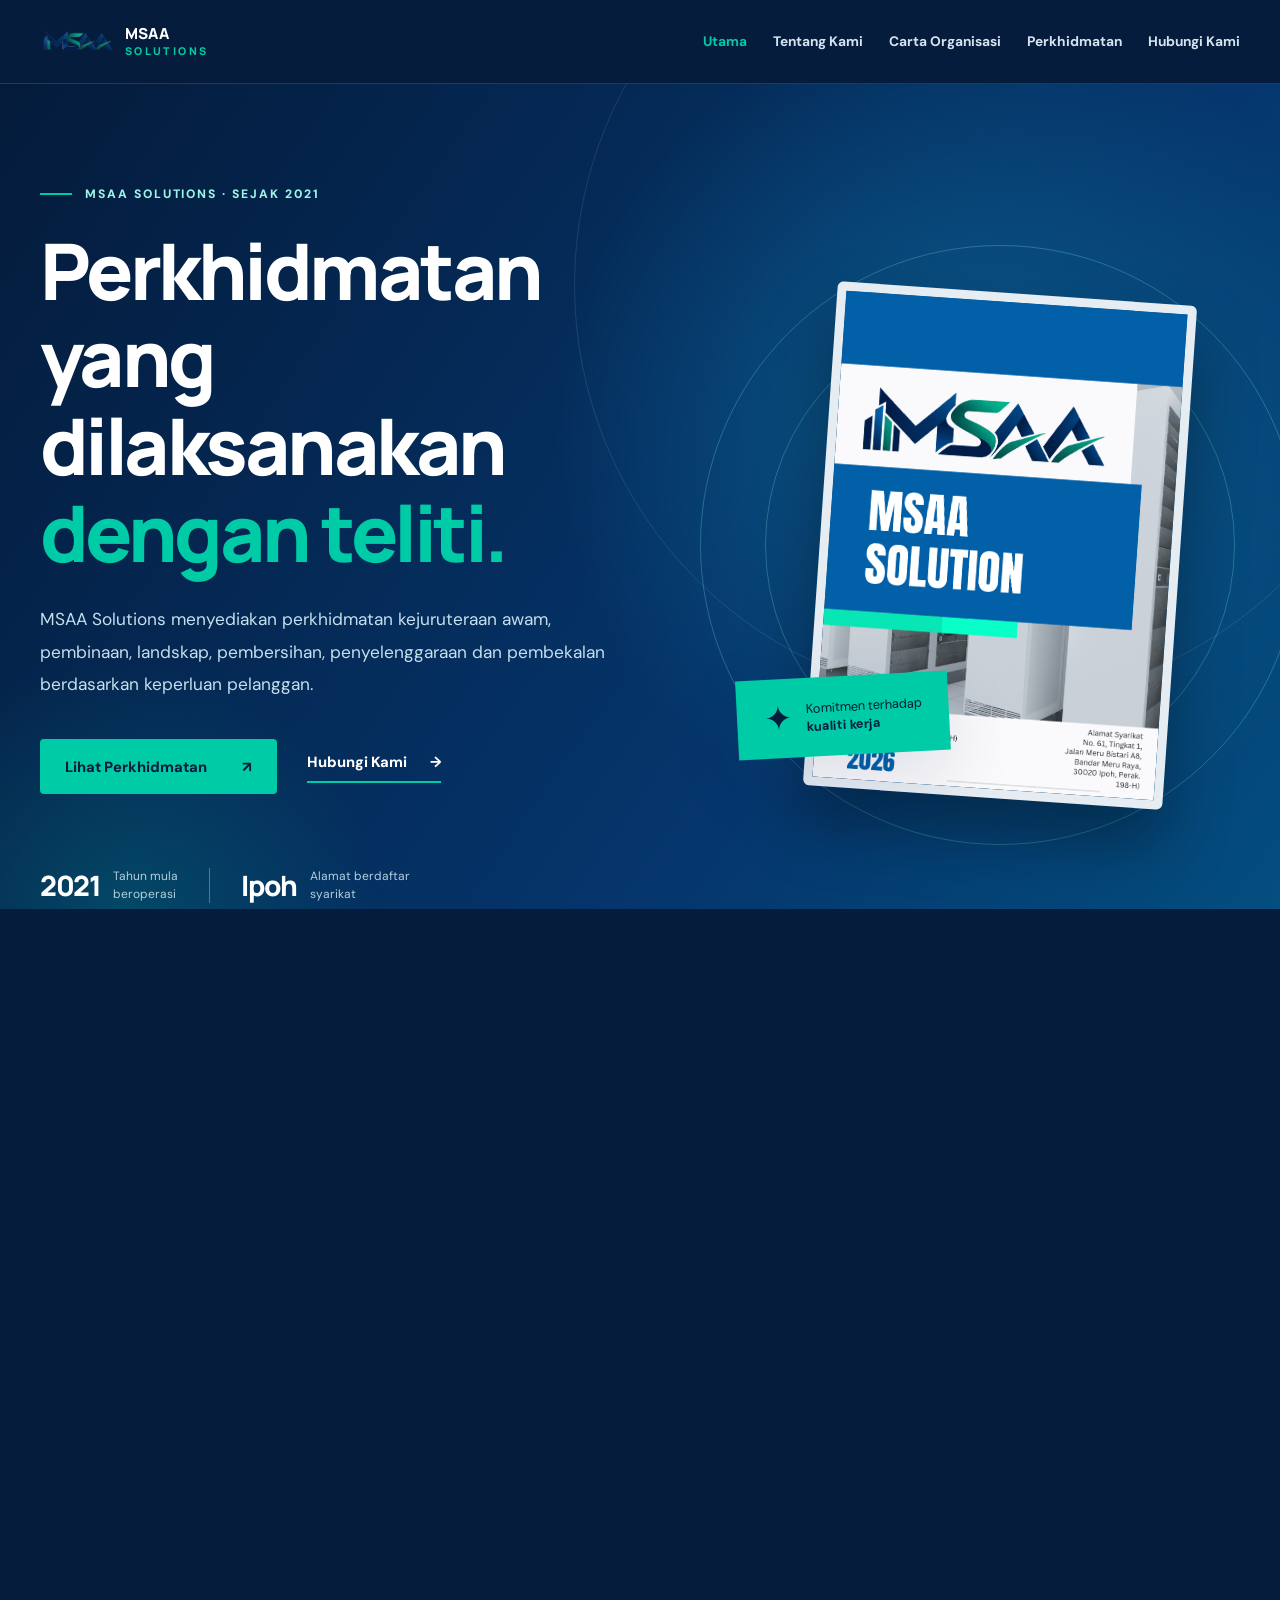
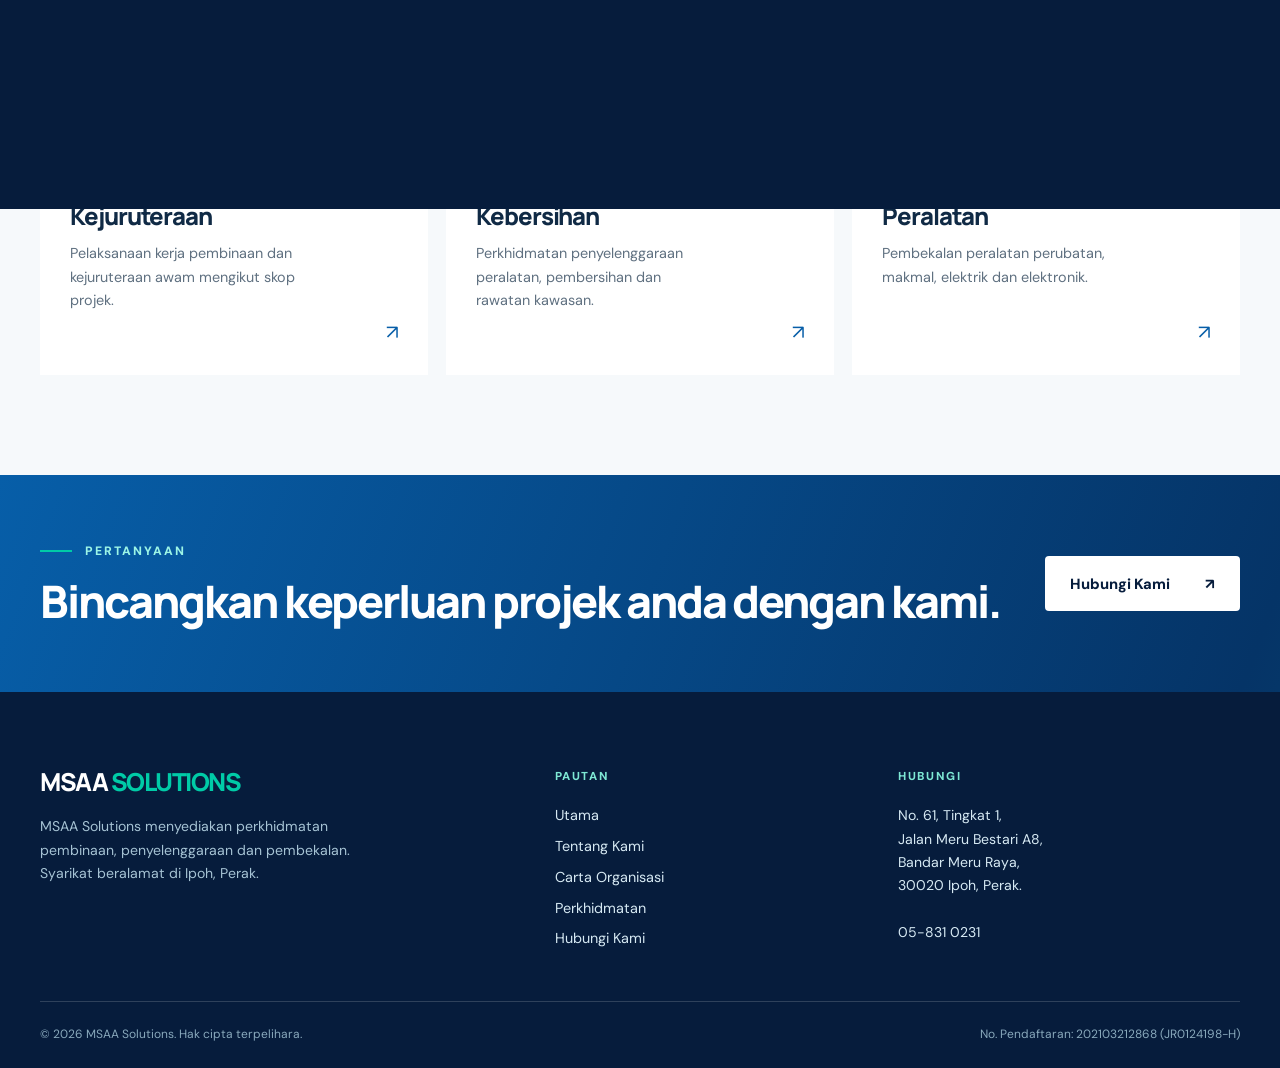
==== index.html @ 8654f293 "Publish MSAA Solutions corporate website" ====
<!doctype html>
<html lang="ms">
  <head>
    <meta charset="utf-8" />
    <meta name="viewport" content="width=device-width, initial-scale=1" />
    <meta
      name="description"
      content="MSAA Solutions menyediakan perkhidmatan pembinaan, kejuruteraan awam, landskap, penyelenggaraan dan pembekalan di Malaysia."
    />
    <title>MSAA Solutions | Perkhidmatan Pembinaan dan Pembekalan</title>
    <link rel="icon" type="image/svg+xml" href="assets/favicon.svg" />
    <link rel="stylesheet" href="assets/style.css?v=11" />
    <script defer src="assets/main.js?v=11"></script>
  </head>
  <body data-page="home">
    <div id="site-header"></div>
    <main id="main-content">
      <!-- Bahagian hero memperkenalkan perniagaan dengan ringkas. -->
      <section class="hero section-pad">
        <div class="hero-glow"></div>
        <div class="container hero-grid">
          <div class="hero-copy reveal">
            <p class="eyebrow light"><span class="eyebrow-line"></span> MSAA SOLUTIONS · SEJAK 2021</p>
            <h1>Perkhidmatan yang dilaksanakan <em>dengan teliti.</em></h1>
            <p class="hero-lead">
              MSAA Solutions menyediakan perkhidmatan kejuruteraan awam, pembinaan, landskap, pembersihan,
              penyelenggaraan dan pembekalan berdasarkan keperluan pelanggan.
            </p>
            <div class="hero-actions">
              <a class="button button-primary" href="perkhidmatan.html"
                >Lihat Perkhidmatan <span aria-hidden="true">↗</span></a
              >
              <a class="text-link light-link" href="hubungi.html">Hubungi Kami <span aria-hidden="true">→</span></a>
            </div>
            <div class="hero-proof">
              <span class="proof-number">2021</span><span>Tahun mula<br />beroperasi</span
              ><span class="proof-divider"></span><span class="proof-number">Ipoh</span
              ><span>Alamat berdaftar<br />syarikat</span>
            </div>
          </div>
          <div class="hero-art reveal" aria-label="Visual daripada profil syarikat MSAA Solutions">
            <div class="art-ring art-ring-one"></div>
            <div class="art-ring art-ring-two"></div>
            <div class="hero-image-wrap">
              <img src="assets/profil-msaa.png" alt="Muka hadapan profil rasmi MSAA Solutions" fetchpriority="high" />
            </div>
            <div class="hero-float">
              <span class="float-icon">✦</span><span>Komitmen terhadap<br /><strong>kualiti kerja</strong></span>
            </div>
          </div>
        </div>
        <div class="hero-bottom container"><span>KEJURUTERAAN · PEMBINAAN · PEMBEKALAN</span><span>01 / 04</span></div>
      </section>

      <!-- Pengenalan ringkas syarikat dan pautan ke carta organisasi. -->
      <section class="intro section-pad">
        <div class="container intro-grid">
          <div class="reveal">
            <p class="eyebrow"><span class="eyebrow-line"></span> MENGENAI KAMI</p>
            <h2>Profil <em>MSAA Solutions.</em></h2>
          </div>
          <div class="intro-body reveal">
            <p>
              MSAA Solutions ialah perniagaan milikan tunggal yang berpusat di Ipoh, Perak. Sejak tahun 2021, syarikat
              menjalankan aktiviti dalam bidang pembinaan, landskap, pembersihan, penyelenggaraan dan pembekalan.
            </p>
            <div class="intro-links">
              <a class="text-link" href="tentang.html">Maklumat Syarikat <span aria-hidden="true">↗</span></a
              ><a class="text-link" href="tentang.html#organisasi"
                >Carta Organisasi <span aria-hidden="true">↗</span></a
              >
            </div>
          </div>
        </div>
      </section>

      <!-- Tiga kumpulan utama perkhidmatan syarikat. -->
      <section class="featured section-pad">
        <div class="container">
          <div class="section-top reveal">
            <div>
              <p class="eyebrow"><span class="eyebrow-line"></span> BIDANG PERNIAGAAN</p>
              <h2>Perkhidmatan Kami.</h2>
            </div>
            <a class="text-link" href="perkhidmatan.html">Senarai Perkhidmatan <span aria-hidden="true">↗</span></a>
          </div>
          <div class="feature-grid">
            <a class="feature-card reveal" href="perkhidmatan.html#pembinaan"
              ><span class="card-index">01 /</span><span class="card-symbol" aria-hidden="true">▰</span>
              <h3>Pembinaan &amp;<br />Kejuruteraan</h3>
              <p>Pelaksanaan kerja pembinaan dan kejuruteraan awam mengikut skop projek.</p>
              <span class="card-arrow" aria-hidden="true">↗</span></a
            >
            <a class="feature-card reveal" href="perkhidmatan.html#penyelenggaraan"
              ><span class="card-index">02 /</span><span class="card-symbol" aria-hidden="true">✳</span>
              <h3>Penyelenggaraan &amp;<br />Kebersihan</h3>
              <p>Perkhidmatan penyelenggaraan peralatan, pembersihan dan rawatan kawasan.</p>
              <span class="card-arrow" aria-hidden="true">↗</span></a
            >
            <a class="feature-card reveal" href="perkhidmatan.html#pembekalan"
              ><span class="card-index">03 /</span><span class="card-symbol" aria-hidden="true">◇</span>
              <h3>Pembekalan &amp;<br />Peralatan</h3>
              <p>Pembekalan peralatan perubatan, makmal, elektrik dan elektronik.</p>
              <span class="card-arrow" aria-hidden="true">↗</span></a
            >
          </div>
        </div>
      </section>
      <!-- Ruang ajakan untuk pelawat menghubungi syarikat. -->
      <section class="cta-band">
        <div class="container cta-inner">
          <div>
            <p class="eyebrow light"><span class="eyebrow-line"></span> PERTANYAAN</p>
            <h2>Bincangkan keperluan projek anda dengan kami.</h2>
          </div>
          <a class="button button-white" href="hubungi.html">Hubungi Kami <span aria-hidden="true">↗</span></a>
        </div>
      </section>
    </main>
    <div id="site-footer"></div>
  </body>
</html>
---- assets/style.css ----
/* ==========================================================
MSAA SOLUTIONS — LAMAN KORPORAT
Susunan: asas, navigasi, halaman utama, halaman dalaman,
komponen, animasi dan paparan telefon.
========================================================== */
@import url("https://fonts.googleapis.com/css2?family=DM+Sans:wght@400%3B500%3B600%3B700&family=Manrope:wght@400%3B500%3B600%3B700%3B800&display=swap");
:root {
  --navy: #032553;
  --deep: #061c3c;
  --blue: #075ea8;
  --teal: #00cba7;
  --mint: #dcfff5;
  --paper: #f6f9fb;
  --white: #fff;
  --ink: #102a45;
  --muted: #5f7080;
  --line: #dce5ea;
  --shadow: 0 24px 70px rgba(3, 37, 83, 0.12);
}
* {
  box-sizing: border-box;
}
html {
  scroll-behavior: smooth;
}
body {
  margin: 0;
  font-family: "DM Sans", Arial, sans-serif;
  color: var(--ink);
  background: var(--white);
  line-height: 1.65;
}
body.is-loading {
  overflow: hidden;
}
img {
  display: block;
  max-width: 100%;
}
a {
  color: inherit;
  text-decoration: none;
}
button,
input,
select,
textarea {
  font: inherit;
}
button {
  cursor: pointer;
}
h1,
h2,
h3,
p {
  margin-top: 0;
}
h1,
h2,
h3 {
  font-family: Manrope, Arial, sans-serif;
  line-height: 1.12;
  letter-spacing: -0.045em;
}
h1 {
  font-size: clamp(3.15rem, 6.1vw, 6.75rem);
  font-weight: 800;
}
h2 {
  font-size: clamp(2.35rem, 4vw, 4.35rem);
  font-weight: 800;
}
h3 {
  font-size: 1.5rem;
  font-weight: 800;
}
em {
  font-style: normal;
  color: var(--teal);
}
.container {
  width: min(1200px, calc(100% - 64px));
  margin-inline: auto;
}
.section-pad {
  padding: 100px 0;
}
.eyebrow {
  display: flex;
  align-items: center;
  gap: 13px;
  color: var(--blue);
  font-size: 0.76rem;
  font-weight: 800;
  letter-spacing: 0.16em;
  margin-bottom: 23px;
}
.eyebrow.light {
  color: #9cf5e6;
}
.eyebrow-line {
  height: 2px;
  width: 32px;
  background: var(--teal);
}
.button {
  min-height: 55px;
  display: inline-flex;
  align-items: center;
  justify-content: space-between;
  gap: 35px;
  padding: 13px 25px;
  border-radius: 4px;
  border: 0;
  font-size: 0.92rem;
  font-weight: 800;
  transition:
    transform 0.25s,
    background 0.25s,
    box-shadow 0.25s;
}
.button:hover {
  transform: translateY(-3px);
  box-shadow: 0 15px 30px rgba(0, 0, 0, 0.14);
}
.button-primary {
  background: var(--teal);
  color: var(--deep);
}
.button-primary:hover {
  background: #39dfbe;
}
.button-white {
  background: #fff;
  color: var(--deep);
}
.text-link {
  display: inline-flex;
  align-items: center;
  gap: 23px;
  padding-bottom: 7px;
  border-bottom: 2px solid var(--teal);
  font-weight: 800;
  font-size: 0.92rem;
  transition: gap 0.25s;
}
.text-link:hover {
  gap: 32px;
}
.light-link {
  color: #fff;
}

/* Navigasi yang digunakan pada semua halaman. */
.site-header {
  height: 84px;
  background: var(--deep);
  color: #fff;
  position: relative;
  z-index: 100;
  border-bottom: 1px solid rgba(255, 255, 255, 0.12);
}
.nav-inner {
  height: 100%;
  display: flex;
  align-items: center;
  justify-content: space-between;
  gap: 35px;
}
.brand {
  display: flex;
  align-items: center;
  gap: 12px;
  min-width: 210px;
}
.brand-logo {
  width: 73px;
  height: 52px;
  object-fit: contain;
}
.brand-text {
  font-family: Manrope, Arial, sans-serif;
  font-weight: 800;
  font-size: 0.95rem;
  letter-spacing: 0.015em;
  line-height: 1.04;
}
.brand-text small {
  display: block;
  color: var(--teal);
  font-size: 0.67rem;
  letter-spacing: 0.22em;
  margin-top: 5px;
}
.nav-links {
  display: flex;
  align-items: center;
  gap: 26px;
}
.nav-links a {
  color: #d5e4f0;
  font-size: 0.86rem;
  font-weight: 700;
  white-space: nowrap;
  transition: color 0.2s;
}
.nav-links a:hover,
.nav-links a[aria-current="page"] {
  color: var(--teal);
}
.nav-contact {
  border: 1px solid rgba(255, 255, 255, 0.35);
  padding: 9px 15px !important;
  border-radius: 3px;
}
.menu-toggle {
  display: none;
  color: #fff;
  background: none;
  border: 0;
  font-size: 1.7rem;
}
.skip-link {
  position: absolute;
  left: 16px;
  top: -60px;
  background: #fff;
  color: #000;
  padding: 10px;
  z-index: 200;
}
.skip-link:focus {
  top: 12px;
}

/* Skrin memuat dan peralihan apabila pautan halaman ditekan. */
.loader {
  position: fixed;
  inset: 0;
  z-index: 999;
  background: var(--deep);
  display: grid;
  place-items: center;
  color: #fff;
  transition:
    opacity 0.5s,
    visibility 0.5s;
}
.loader.is-hidden {
  opacity: 0;
  visibility: hidden;
  pointer-events: none;
}
.loader-content {
  text-align: center;
}
.animated-logo {
  width: 260px;
  height: 220px;
  margin: 0 auto;
  position: relative;
  display: grid;
  place-items: center;
}
.logo-halo {
  position: absolute;
  width: 205px;
  height: 205px;
  border: 2px solid rgba(255, 255, 255, 0.18);
  border-top-color: var(--teal);
  border-radius: 50%;
  animation: logoSpin 2.2s linear infinite;
}
.logo-panel {
  position: relative;
  z-index: 1;
  width: 230px;
  height: 105px;
  padding: 15px 20px;
  border-radius: 10px;
  background: #fff;
  box-shadow: 0 20px 55px rgba(0, 0, 0, 0.22);
  animation: logoPulse 1.3s ease-in-out infinite alternate;
}
.logo-panel img {
  width: 100%;
  height: 100%;
  object-fit: contain;
}
.loader-content p {
  font-size: 0.74rem;
  letter-spacing: 0.24em;
  font-weight: 700;
  color: #afd3e2;
  margin: 15px 0;
}
.loader-bar {
  width: 220px;
  height: 3px;
  background: rgba(255, 255, 255, 0.17);
  margin: 25px auto 0;
  overflow: hidden;
}
.loader-bar span {
  display: block;
  width: 45%;
  height: 100%;
  background: var(--teal);
  animation: loading 1s ease-in-out infinite alternate;
}
.page-transition {
  position: fixed;
  inset: 0;
  z-index: 900;
  display: grid;
  place-items: center;
  background: var(--deep);
  transform: translateY(101%);
  overflow: hidden;
  pointer-events: none;
}
.page-transition.is-active {
  animation: transitionIn 0.42s cubic-bezier(0.68, 0, 0.25, 1) forwards;
}
.transition-content {
  opacity: 0;
  text-align: center;
  color: #a8eadd;
}
.transition-content p {
  margin: 0;
  font-size: 0.72rem;
  font-weight: 800;
  letter-spacing: 0.24em;
}
.page-transition.is-active .transition-content {
  animation: logoAppear 0.5s 0.27s ease-out forwards;
}
@keyframes loading {
  to {
    transform: translateX(180%);
  }
}
@keyframes transitionIn {
  to {
    transform: translateY(0);
  }
}
@keyframes logoSpin {
  to {
    transform: rotate(360deg);
  }
}
@keyframes logoPulse {
  to {
    transform: scale(1.045);
  }
}
@keyframes logoAppear {
  from {
    opacity: 0;
    transform: translateY(20px) scale(0.94);
  }
  to {
    opacity: 1;
    transform: translateY(0) scale(1);
  }
}

/* Halaman utama. */
.hero {
  min-height: calc(100vh - 84px);
  position: relative;
  overflow: hidden;
  display: flex;
  align-items: center;
  background:
    radial-gradient(circle at 76% 40%, #0b5a8b 0%, transparent 38%),
    linear-gradient(125deg, #041b3b, #05366d 65%, #044f80);
  color: #fff;
  padding-bottom: 40px;
}
.hero:before {
  content: "";
  position: absolute;
  right: -10%;
  top: -25%;
  width: 65%;
  aspect-ratio: 1;
  border: 1px solid rgba(255, 255, 255, 0.1);
  border-radius: 50%;
}
.hero-glow {
  position: absolute;
  left: -150px;
  bottom: -240px;
  width: 550px;
  height: 550px;
  border-radius: 50%;
  background: radial-gradient(circle, rgba(0, 203, 167, 0.18), transparent 65%);
}
.hero-grid {
  display: grid;
  grid-template-columns: 1.15fr 0.85fr;
  gap: 6%;
  align-items: center;
  position: relative;
  z-index: 2;
}
.hero h1 {
  max-width: 760px;
  margin-bottom: 26px;
}
.hero h1 em {
  position: relative;
}
.hero-lead {
  max-width: 590px;
  font-size: 1.08rem;
  color: #c6dfed;
  line-height: 1.9;
}
.hero-actions {
  display: flex;
  align-items: center;
  gap: 30px;
  margin-top: 38px;
}
.hero-proof {
  display: flex;
  align-items: center;
  gap: 13px;
  margin-top: 70px;
  color: #b4cfdf;
  font-size: 0.75rem;
  line-height: 1.5;
}
.proof-number {
  color: #fff;
  font-family: Manrope, Arial, sans-serif;
  font-weight: 800;
  font-size: 1.75rem;
  letter-spacing: -0.05em;
}
.proof-divider {
  height: 35px;
  width: 1px;
  background: rgba(255, 255, 255, 0.3);
  margin: 0 18px;
}
.hero-art {
  position: relative;
  min-height: 560px;
  display: grid;
  place-items: center;
}
.hero-image-wrap {
  width: min(360px, 80%);
  height: 505px;
  overflow: hidden;
  border: 9px solid rgba(255, 255, 255, 0.9);
  border-radius: 6px;
  box-shadow: 0 35px 65px rgba(0, 0, 0, 0.35);
  transform: rotate(4deg);
  position: relative;
  z-index: 2;
}
.hero-image-wrap img {
  height: 100%;
  width: 100%;
  object-fit: cover;
  object-position: center;
}
.art-ring {
  position: absolute;
  border: 1px solid rgba(122, 229, 225, 0.28);
  border-radius: 50%;
  width: 600px;
  height: 600px;
}
.art-ring-two {
  width: 470px;
  height: 470px;
}
.hero-float {
  position: absolute;
  z-index: 3;
  bottom: 70px;
  left: -5%;
  background: var(--teal);
  color: var(--deep);
  padding: 17px 27px;
  display: flex;
  align-items: center;
  gap: 14px;
  box-shadow: var(--shadow);
  transform: rotate(-3deg);
  font-size: 0.8rem;
  line-height: 1.35;
}
.float-icon {
  font-size: 2.1rem;
}
.hero-bottom {
  position: absolute;
  bottom: 22px;
  left: 50%;
  transform: translateX(-50%);
  display: flex;
  justify-content: space-between;
  font-size: 0.65rem;
  letter-spacing: 0.19em;
  color: #91b7cf;
}
.intro {
  background: #fff;
}
.intro-grid,
.two-col {
  display: grid;
  grid-template-columns: 1fr 1fr;
  gap: 12%;
}
.intro h2,
.about-story h2 {
  margin-bottom: 0;
}
.intro h2 em,
.about-story h2 em,
.contact-info h2 em {
  color: var(--blue);
}
.intro-body {
  padding-top: 52px;
}
.intro-body p,
.prose p,
.contact-info > p {
  color: var(--muted);
  font-size: 1.07rem;
  line-height: 1.9;
}
.intro-body .text-link {
  margin-top: 18px;
}
.intro-links {
  display: flex;
  align-items: center;
  flex-wrap: wrap;
  gap: 12px 28px;
}
.featured {
  background: var(--paper);
}
.section-top {
  display: flex;
  align-items: end;
  justify-content: space-between;
  gap: 30px;
  margin-bottom: 38px;
}
.section-top h2 {
  margin-bottom: 0;
}
.section-top > p {
  max-width: 300px;
  color: var(--muted);
  font-size: 0.94rem;
}
.feature-grid {
  display: grid;
  grid-template-columns: repeat(3, 1fr);
  gap: 18px;
}
.feature-card {
  min-height: 340px;
  background: #fff;
  padding: 30px;
  display: flex;
  flex-direction: column;
  position: relative;
  transition:
    transform 0.25s,
    background 0.25s,
    box-shadow 0.25s;
}
.feature-card:hover {
  transform: translateY(-8px);
  background: #ecfff9;
  box-shadow: var(--shadow);
}
.card-index {
  color: var(--blue);
  font-weight: 800;
  font-size: 0.75rem;
}
.card-symbol {
  font-size: 3rem;
  color: var(--teal);
  margin: 25px 0 18px;
  line-height: 1;
}
.feature-card h3 {
  font-size: 1.5rem;
  margin-bottom: 12px;
}
.feature-card p {
  color: var(--muted);
  font-size: 0.9rem;
  max-width: 240px;
}
.card-arrow {
  position: absolute;
  right: 29px;
  bottom: 26px;
  font-size: 1.25rem;
  color: var(--blue);
}
.cta-band {
  background: var(--blue);
  color: #fff;
  padding: 66px 0;
}
.cta-inner {
  display: flex;
  align-items: center;
  justify-content: space-between;
  gap: 30px;
}
.cta-band h2 {
  font-size: clamp(2rem, 3.5vw, 3.45rem);
  margin-bottom: 0;
}
.cta-band .eyebrow {
  margin-bottom: 15px;
}

/* Tajuk dan kandungan halaman dalaman. */
.page-hero {
  background: linear-gradient(115deg, #041b3b, #064678);
  color: #fff;
  overflow: hidden;
  min-height: 360px;
  display: flex;
  align-items: center;
}
.page-hero-grid {
  display: grid;
  grid-template-columns: 1fr 0.45fr;
  align-items: center;
}
.page-hero h1 {
  font-size: clamp(3rem, 5vw, 5.4rem);
  max-width: 850px;
  margin-bottom: 16px;
}
.page-hero p:not(.eyebrow) {
  max-width: 620px;
  color: #c7e3f0;
  font-size: 1.04rem;
}
.page-hero .button {
  margin-top: 18px;
}
.page-hero-mark {
  justify-self: end;
  font-family: Manrope, Arial, sans-serif;
  font-size: clamp(4rem, 9vw, 9rem);
  letter-spacing: -0.1em;
  font-weight: 800;
  opacity: 0.12;
  transform: rotate(-90deg);
  white-space: nowrap;
}
.page-hero-mark span {
  color: var(--teal);
}
.prose p {
  margin-bottom: 22px;
}
.facts {
  background: var(--paper);
}
.facts-grid {
  display: grid;
  grid-template-columns: repeat(3, 1fr);
  gap: 12px;
}
.fact {
  background: #fff;
  padding: 28px;
  min-height: 170px;
  border-top: 3px solid var(--teal);
}
.fact span,
.contact-list span {
  display: block;
  color: var(--muted);
  font-size: 0.76rem;
  text-transform: uppercase;
  letter-spacing: 0.1em;
  font-weight: 800;
  margin-bottom: 16px;
}
.fact strong {
  font-family: Manrope, Arial, sans-serif;
  font-size: 1.15rem;
  line-height: 1.35;
}

/* Ringkasan sijil CIDB dengan status seperti dalam profil syarikat. */
.registration-section {
  background: #fff;
  border-bottom: 1px solid var(--line);
}
.registration-section h2 em {
  color: var(--blue);
}
#registration-title {
  scroll-margin-top: 120px;
}
.registration-grid {
  display: grid;
  grid-template-columns: repeat(4, 1fr);
  gap: 12px;
}
.registration-item {
  background: var(--paper);
  border-top: 3px solid var(--teal);
  padding: 24px;
  min-height: 135px;
}
.registration-item span {
  display: block;
  color: var(--muted);
  font-size: 0.76rem;
  font-weight: 800;
  letter-spacing: 0.06em;
  margin-bottom: 14px;
}
.registration-item strong {
  font-family: Manrope, Arial, sans-serif;
  font-size: 1.38rem;
}
.registration-note {
  max-width: 850px;
  margin: 25px 0 0;
  color: var(--muted);
  line-height: 1.8;
}
.registration-note strong {
  color: var(--deep);
}

/* Senarai perkhidmatan. */
.services-list {
  border-top: 1px solid var(--line);
}
.service-row {
  display: grid;
  grid-template-columns: 70px 1fr 50px;
  gap: 25px;
  align-items: start;
  padding: 30px 15px;
  border-bottom: 1px solid var(--line);
  scroll-margin-top: 40px;
  transition: background 0.2s;
}
.service-row:hover {
  background: #f3fffb;
}
.service-no {
  font-weight: 800;
  color: var(--blue);
  font-size: 0.8rem;
  padding-top: 7px;
}
.service-row h3 {
  margin-bottom: 9px;
  font-size: 1.65rem;
}
.service-row p {
  color: var(--muted);
  margin: 0;
}
.service-icon {
  font-size: 1.6rem;
  color: var(--teal);
  text-align: right;
}

/* Borang membina mesej WhatsApp tanpa menyimpan maklumat pengguna. */
.contact-grid {
  display: grid;
  grid-template-columns: 0.82fr 1.18fr;
  gap: 10%;
}
.contact-info h2 {
  margin-bottom: 20px;
}
.contact-list {
  border-top: 1px solid var(--line);
  margin-top: 35px;
}
.contact-list > div {
  padding: 24px 0;
  border-bottom: 1px solid var(--line);
}
.contact-list span {
  margin-bottom: 5px;
}
.contact-list a,
.contact-list address {
  font-family: Manrope, Arial, sans-serif;
  font-size: 1.14rem;
  font-weight: 700;
  font-style: normal;
  line-height: 1.6;
}
.contact-list a:hover {
  color: var(--blue);
}
.contact-form-card {
  padding: 42px;
  background: var(--paper);
  border-top: 4px solid var(--teal);
  box-shadow: var(--shadow);
}
.form-kicker {
  color: var(--blue);
  font-size: 0.74rem;
  letter-spacing: 0.13em;
  font-weight: 800;
  margin-bottom: 8px;
}
.contact-form-card h3 {
  font-size: 2rem;
  margin-bottom: 10px;
}
.form-explain {
  color: var(--muted);
  font-size: 0.9rem;
  margin-bottom: 25px;
}
.contact-form-card label {
  display: block;
  font-weight: 800;
  font-size: 0.84rem;
  margin-bottom: 19px;
}
.contact-form-card label span {
  color: #ad3440;
}
.form-grid {
  display: grid;
  grid-template-columns: 1fr 1fr;
  gap: 15px;
}
.contact-form-card input,
.contact-form-card select,
.contact-form-card textarea {
  display: block;
  width: 100%;
  margin-top: 8px;
  background: #fff;
  border: 1px solid #cbd9df;
  border-radius: 3px;
  padding: 13px 14px;
  color: var(--ink);
  outline: 0;
}
.contact-form-card :is(input, select, textarea):focus {
  border-color: var(--blue);
  box-shadow: 0 0 0 3px rgba(7, 94, 168, 0.1);
}
.contact-form-card textarea {
  resize: vertical;
  min-height: 130px;
}
.form-submit {
  width: 100%;
  margin-top: 2px;
}
.form-status {
  font-size: 0.83rem;
  color: var(--blue);
  margin: 10px 0 0;
  min-height: 1.3em;
}

/* Carta organisasi tiga peringkat dengan ruang foto pengurus. */
.organization {
  background: #fff;
  scroll-margin-top: 24px;
}
.organization-heading {
  text-align: center;
  max-width: 690px;
  margin: 0 auto 42px;
}
.organization-heading .eyebrow {
  justify-content: center;
}
.organization-heading h2 em,
.location-section h2 em {
  color: var(--blue);
}
.organization-heading p:not(.eyebrow) {
  color: var(--muted);
  font-size: 1rem;
}
.organization-tree {
  display: flex;
  flex-direction: column;
  align-items: center;
}
.organization-card {
  width: min(100%, 520px);
  display: flex;
  align-items: center;
  gap: 25px;
  padding: 24px;
  background: var(--paper);
  border: 1px solid var(--line);
  border-top: 4px solid var(--teal);
  box-shadow: 0 14px 40px rgba(3, 37, 83, 0.08);
  position: relative;
}
.manager-card {
  background: var(--deep);
  color: #fff;
  border-color: var(--deep);
  border-top-color: var(--teal);
}
.ownership-card {
  justify-content: center;
  min-height: 125px;
  text-align: center;
  background: #eaf7f4;
}
.staff-card {
  justify-content: center;
  min-height: 140px;
  text-align: center;
}
.organization-photo {
  width: 112px;
  height: 130px;
  flex: 0 0 112px;
  border: 2px dashed #9bb8c8;
  background: #ecf4f7;
  display: flex;
  flex-direction: column;
  justify-content: center;
  align-items: center;
  gap: 3px;
  color: #66869a;
}
.manager-card .organization-photo {
  background: #143b64;
  border-color: #7ecbc3;
  color: #b4e8e0;
}
.organization-photo span {
  font-size: 3.3rem;
  line-height: 1;
}
.organization-photo small {
  font-size: 0.58rem;
  font-weight: 800;
  letter-spacing: 0.12em;
  text-align: center;
}
.organization-role {
  display: block;
  font-size: 0.69rem;
  font-weight: 800;
  letter-spacing: 0.14em;
  color: var(--blue);
  margin-bottom: 8px;
}
.manager-card .organization-role {
  color: #77ead1;
}
.organization-detail h3 {
  font-size: 1.45rem;
  margin: 0 0 8px;
}
.organization-detail p {
  margin: 0;
  color: var(--muted);
  font-size: 0.86rem;
}
.manager-card .organization-detail p {
  color: #b8d5e5;
}
.organization-connector {
  height: 92px;
  width: 2px;
  background: var(--blue);
  position: relative;
}
.organization-connector:before,
.organization-connector:after {
  content: "";
  position: absolute;
  left: 50%;
  transform: translateX(-50%);
  width: 10px;
  height: 10px;
  background: var(--teal);
  border: 3px solid #fff;
  border-radius: 50%;
}
.organization-connector:before {
  top: 0;
}
.organization-connector:after {
  bottom: 0;
}
.organization-note {
  max-width: 620px;
  margin: 30px auto 0;
  text-align: center;
  font-size: 0.79rem;
  color: var(--muted);
}

/* Lokasi pejabat dan pilihan navigasi. */
.location-section {
  background: var(--paper);
}
.location-grid {
  display: grid;
  grid-template-columns: 1.25fr 0.75fr;
  gap: 20px;
  align-items: stretch;
}
.map-frame {
  min-height: 410px;
  background: #d9e9ee;
  border: 1px solid var(--line);
  overflow: hidden;
}
.map-frame iframe {
  display: block;
  width: 100%;
  height: 100%;
  min-height: 410px;
  border: 0;
}
.location-card {
  background: #fff;
  padding: 35px;
  display: flex;
  flex-direction: column;
  align-items: flex-start;
  box-shadow: var(--shadow);
}
.location-pin {
  width: 55px;
  height: 55px;
  border-radius: 50%;
  display: grid;
  place-items: center;
  background: var(--mint);
  color: var(--blue);
  font-size: 2rem;
  margin-bottom: 27px;
}
.location-card h3 {
  font-size: 2rem;
  margin: 0 0 13px;
}
.location-card address {
  font-style: normal;
  color: var(--muted);
  line-height: 1.8;
  margin-bottom: 25px;
}
.direction-links {
  display: grid;
  gap: 11px;
  width: 100%;
  margin-top: auto;
}
.direction-links .button {
  width: 100%;
}
.button-outline {
  border: 1px solid var(--blue);
  background: #fff;
  color: var(--blue);
}
.button-outline:hover {
  background: #eff9ff;
}

/* Kaki laman. */
.site-footer {
  background: var(--deep);
  color: #fff;
  padding: 70px 0 23px;
}
.footer-grid {
  display: grid;
  grid-template-columns: 1.3fr 0.8fr 1fr;
  gap: 70px;
}
.footer-brand {
  font-family: Manrope, Arial, sans-serif;
  font-size: 1.55rem;
  font-weight: 800;
  letter-spacing: -0.06em;
  margin-bottom: 12px;
}
.footer-brand span {
  color: var(--teal);
}
.footer-grid p {
  color: #a6c3d4;
  max-width: 330px;
  font-size: 0.88rem;
}
.footer-grid h3 {
  font:
    800 0.72rem DM Sans,
    Arial,
    sans-serif;
  letter-spacing: 0.14em;
  margin: 7px 0 20px;
  color: #7de8d4;
}
.footer-links {
  display: grid;
  gap: 7px;
}
.footer-links a {
  color: #d6e9f3;
  font-size: 0.9rem;
}
.footer-links a:hover {
  color: var(--teal);
}
.footer-contact {
  font-size: 0.88rem;
  color: #d6e9f3;
}
.footer-contact a:hover {
  color: var(--teal);
}
.footer-bottom {
  display: flex;
  justify-content: space-between;
  gap: 20px;
  border-top: 1px solid rgba(255, 255, 255, 0.16);
  margin-top: 50px;
  padding-top: 23px;
  color: #89a9bc;
  font-size: 0.75rem;
}

/* Animasi berperingkat untuk setiap seksyen dan elemen utama. */
.reveal {
  opacity: 0;
  filter: blur(5px);
  transform: translateY(42px) scale(0.97);
  transition:
    opacity 0.85s cubic-bezier(0.2, 0.8, 0.2, 1),
    filter 0.85s cubic-bezier(0.2, 0.8, 0.2, 1),
    transform 0.85s cubic-bezier(0.2, 0.8, 0.2, 1);
  transition-delay: var(--reveal-delay, 0ms);
}
.reveal.is-visible {
  opacity: 1;
  filter: blur(0);
  transform: translateY(0);
}
.feature-card.reveal:not(.is-visible),
.registration-item.reveal:not(.is-visible),
.fact.reveal:not(.is-visible) {
  transform: translateY(48px) scale(0.91);
}
.service-row.reveal:not(.is-visible) {
  transform: translateX(-45px);
}
.service-row:nth-child(even).reveal:not(.is-visible) {
  transform: translateX(45px);
}
.organization-card.reveal:not(.is-visible) {
  transform: translateY(28px) scale(0.92);
}
.line-reveal {
  transform: scaleY(0);
  transform-origin: top;
  transition: transform 0.75s cubic-bezier(0.18, 0.8, 0.2, 1);
  transition-delay: 0.2s;
}
.line-reveal.is-visible {
  transform: scaleY(1);
}
.reveal.is-visible .eyebrow-line {
  animation: lineGrow 0.7s ease-out both;
}
.hero-glow {
  animation: glowDrift 8s ease-in-out infinite alternate;
}
.hero-image-wrap {
  animation: imageFloat 6s ease-in-out infinite;
}
.art-ring-one {
  animation: ringPulse 8s ease-in-out infinite;
}
.art-ring-two {
  animation: ringPulse 8s 1s ease-in-out infinite reverse;
}
.page-hero-mark {
  animation: markDrift 7s ease-in-out infinite alternate;
}
.cta-band {
  background: linear-gradient(110deg, var(--blue), #053467 50%, #047c8c);
  background-size: 200% 100%;
  animation: gradientFlow 9s ease-in-out infinite alternate;
}
.feature-card {
  overflow: hidden;
}
.feature-card::after {
  content: "";
  position: absolute;
  inset: 0;
  background: linear-gradient(110deg, transparent 28%, rgba(255, 255, 255, 0.55) 50%, transparent 72%);
  transform: translateX(-130%);
  pointer-events: none;
}
.feature-card:hover::after,
.feature-card:focus-visible::after {
  transform: translateX(130%);
  transition: transform 0.75s ease;
}
.feature-card.reveal.is-visible:hover,
.feature-card.reveal.is-visible:focus-visible {
  transform: translateY(-8px);
}
@keyframes lineGrow {
  from {
    transform: scaleX(0);
    transform-origin: left;
  }
  to {
    transform: scaleX(1);
    transform-origin: left;
  }
}
@keyframes glowDrift {
  from {
    transform: translate(0, 0) scale(1);
  }
  to {
    transform: translate(65px, -55px) scale(1.25);
  }
}
@keyframes imageFloat {
  0%,
  100% {
    transform: translateY(0) rotate(4deg);
  }
  50% {
    transform: translateY(-15px) rotate(2deg);
  }
}
@keyframes ringPulse {
  0%,
  100% {
    transform: scale(1);
    opacity: 0.8;
  }
  50% {
    transform: scale(1.08);
    opacity: 0.35;
  }
}
@keyframes markDrift {
  from {
    transform: translateY(-10px) rotate(-90deg);
  }
  to {
    transform: translateY(14px) rotate(-90deg);
  }
}
@keyframes gradientFlow {
  from {
    background-position: 0% 50%;
  }
  to {
    background-position: 100% 50%;
  }
}
@media (max-width: 1050px) {
  .registration-grid {
    grid-template-columns: repeat(2, 1fr);
  }
  .nav-links {
    gap: 15px;
  }
  .nav-links a {
    font-size: 0.78rem;
  }
  .brand {
    min-width: 175px;
  }
  .hero-grid {
    gap: 2%;
  }
  .hero-art {
    min-height: 480px;
  }
  .hero-image-wrap {
    height: 430px;
    width: 300px;
  }
  .feature-card {
    padding: 24px;
  }
}
@media (max-width: 1000px) {
  .menu-toggle {
    display: block;
  }
  .nav-links {
    position: absolute;
    top: 84px;
    left: 0;
    right: 0;
    display: none;
    flex-direction: column;
    align-items: stretch;
    gap: 0;
    padding: 20px 25px 28px;
    background: var(--deep);
    box-shadow: 0 20px 30px rgba(0, 0, 0, 0.2);
  }
  .nav-links.is-open {
    display: flex;
  }
  .nav-links a {
    padding: 13px 10px;
    font-size: 0.95rem;
  }
}
@media (max-width: 760px) {
  .container {
    width: min(100% - 36px, 600px);
  }
  .section-pad {
    padding: 72px 0;
  }
  .site-header {
    height: 72px;
  }
  .brand-logo {
    width: 60px;
    height: 42px;
  }
  .brand-text {
    font-size: 0.83rem;
  }
  .menu-toggle {
    display: block;
  }
  .nav-links {
    position: absolute;
    top: 72px;
    left: 0;
    right: 0;
    background: var(--deep);
    padding: 20px 18px 28px;
    display: none;
    flex-direction: column;
    align-items: stretch;
    gap: 0;
    box-shadow: 0 20px 30px rgba(0, 0, 0, 0.2);
  }
  .nav-links.is-open {
    display: flex;
  }
  .nav-links a {
    padding: 13px 10px;
    font-size: 0.95rem;
  }
  .nav-contact {
    margin-top: 8px;
    text-align: center;
  }
  .hero {
    min-height: auto;
    padding: 80px 0 55px;
  }
  .hero-grid,
  .intro-grid,
  .two-col,
  .contact-grid {
    grid-template-columns: 1fr;
    gap: 40px;
  }
  .hero h1 {
    font-size: clamp(3.2rem, 12vw, 5rem);
  }
  .hero-art {
    min-height: 360px;
  }
  .hero-image-wrap {
    height: 340px;
    width: 245px;
  }
  .art-ring {
    width: 410px;
    height: 410px;
  }
  .art-ring-two {
    width: 310px;
    height: 310px;
  }
  .hero-float {
    left: 4%;
    bottom: 25px;
  }
  .hero-proof {
    margin-top: 50px;
    flex-wrap: wrap;
  }
  .hero-bottom {
    display: none;
  }
  .intro-body {
    padding-top: 0;
  }
  .section-top,
  .cta-inner {
    align-items: start;
    flex-direction: column;
  }
  .feature-grid,
  .facts-grid {
    grid-template-columns: 1fr;
  }
  .registration-grid {
    grid-template-columns: 1fr;
  }
  .feature-card {
    min-height: 285px;
  }
  .page-hero {
    min-height: 320px;
  }
  .page-hero-grid {
    grid-template-columns: 1fr;
  }
  .page-hero-mark {
    display: none;
  }
  .page-hero h1 {
    font-size: clamp(3rem, 10vw, 4.5rem);
  }
  .fact {
    min-height: 125px;
  }
  .contact-form-card {
    padding: 25px;
  }
  .footer-grid {
    grid-template-columns: 1fr 1fr;
    gap: 35px;
  }
  .footer-grid > div:first-child {
    grid-column: 1/-1;
  }
}
@media (max-width: 480px) {
  .hero-actions {
    align-items: flex-start;
    flex-direction: column;
  }
  .hero-proof {
    gap: 8px;
  }
  .proof-divider {
    display: none;
  }
  .hero-art {
    min-height: 310px;
  }
  .hero-image-wrap {
    height: 290px;
    width: 210px;
  }
  .hero-float {
    padding: 11px 16px;
    font-size: 0.73rem;
  }
  .service-row {
    grid-template-columns: 35px 1fr;
    gap: 12px;
  }
  .service-icon {
    display: none;
  }
  .service-row h3 {
    font-size: 1.35rem;
  }
  .form-grid {
    grid-template-columns: 1fr;
    gap: 0;
  }
  .footer-grid {
    grid-template-columns: 1fr;
  }
  .footer-grid > div:first-child {
    grid-column: auto;
  }
  .footer-bottom {
    flex-direction: column;
  }
}
@media (max-width: 900px) {
  .location-grid {
    grid-template-columns: 1fr;
  }
  .map-frame,
  .map-frame iframe {
    min-height: 360px;
  }
  .direction-links {
    grid-template-columns: 1fr 1fr;
  }
}
@media (max-width: 600px) {
  .organization-card {
    gap: 16px;
    padding: 17px;
  }
  .organization-photo {
    width: 88px;
    height: 105px;
    flex-basis: 88px;
  }
  .organization-photo span {
    font-size: 2.7rem;
  }
  .organization-photo small {
    font-size: 0.48rem;
  }
  .organization-detail h3 {
    font-size: 1.12rem;
  }
  .organization-detail p {
    font-size: 0.77rem;
  }
  .location-card {
    padding: 25px;
  }
  .direction-links {
    grid-template-columns: 1fr;
  }
  .map-frame,
  .map-frame iframe {
    min-height: 300px;
  }
}
@media (prefers-reduced-motion: reduce) {
  html {
    scroll-behavior: auto;
  }
  .reveal {
    opacity: 1;
    filter: none;
    transform: none;
    transition: none;
  }
  .line-reveal {
    transform: none;
    transition: none;
  }
  .hero-glow,
  .hero-image-wrap,
  .art-ring,
  .page-hero-mark,
  .cta-band,
  .reveal.is-visible .eyebrow-line {
    animation: none;
  }
  .feature-card::after {
    display: none;
  }
  .loader,
  .button,
  .feature-card,
  .text-link {
    transition: none;
  }
  .loader-bar span {
    animation: none;
  }
  .logo-halo,
  .logo-panel {
    animation: none;
  }
  .page-transition.is-active {
    animation: none;
    transform: translateY(0);
  }
  .page-transition.is-active .transition-content {
    animation: none;
    opacity: 1;
  }
}
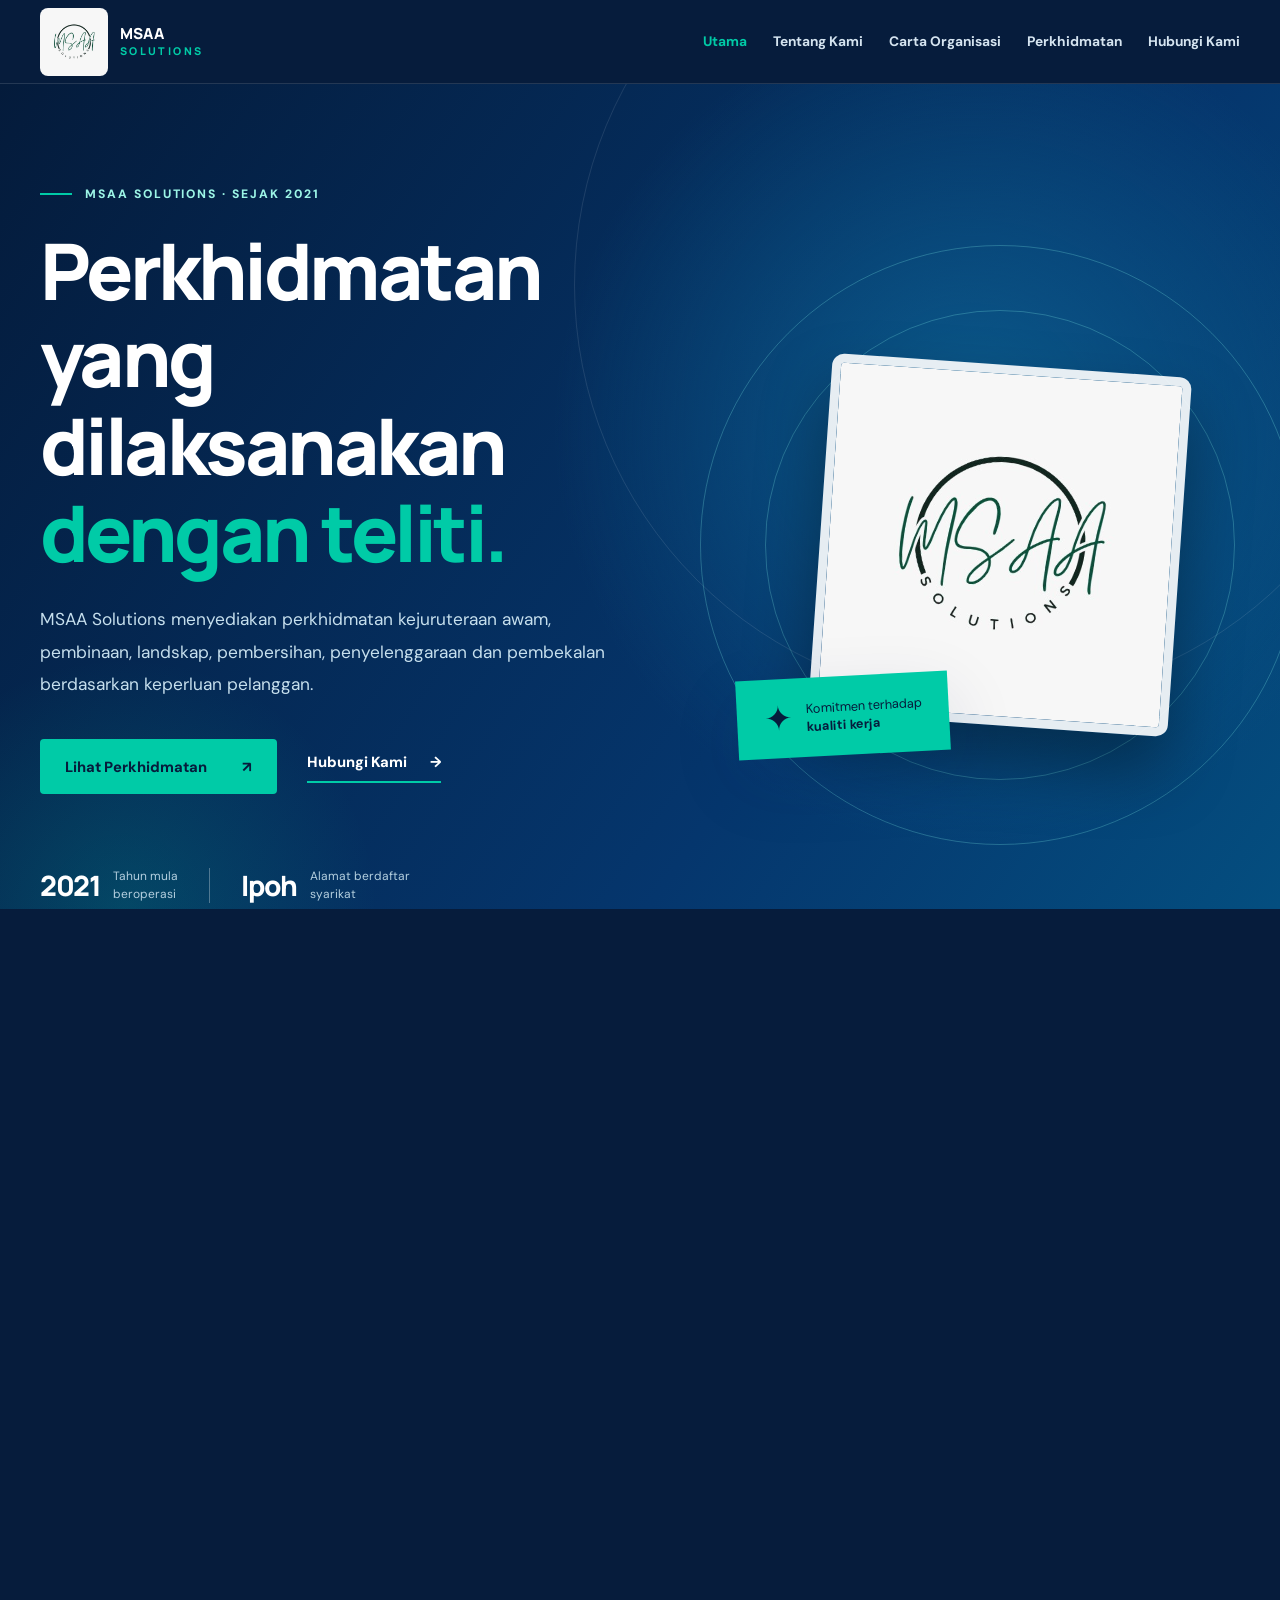
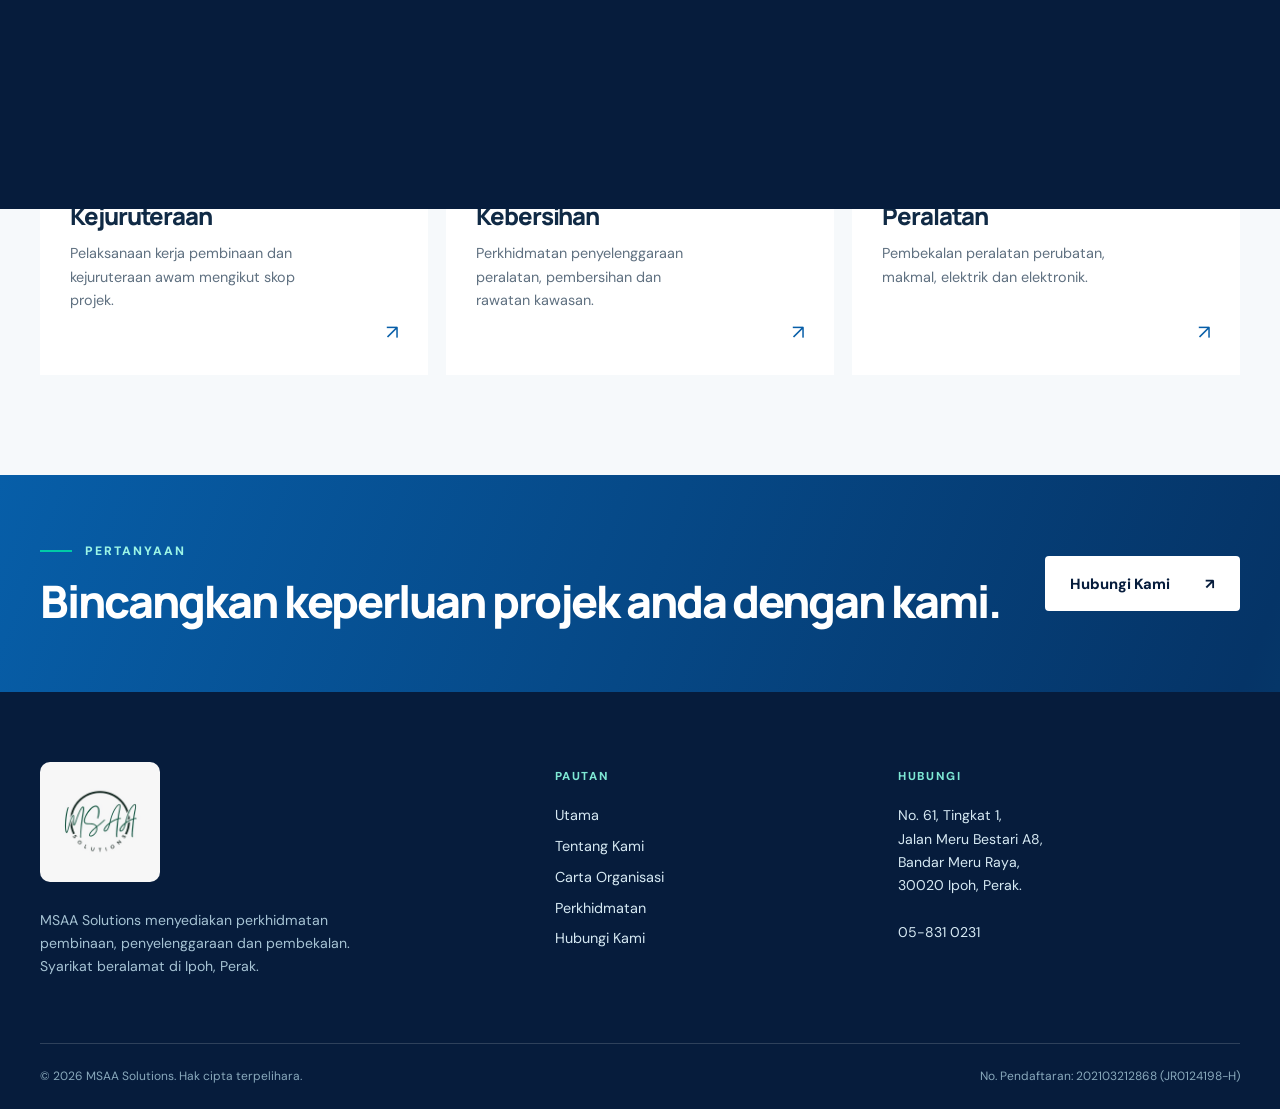
==== commit bb7d295c: "Update company identity with new official logo" ====
--- a/index.html
+++ b/index.html
@@ -8,9 +8,10 @@
       content="MSAA Solutions menyediakan perkhidmatan pembinaan, kejuruteraan awam, landskap, penyelenggaraan dan pembekalan di Malaysia."
     />
     <title>MSAA Solutions | Perkhidmatan Pembinaan dan Pembekalan</title>
-    <link rel="icon" type="image/svg+xml" href="assets/favicon.svg" />
-    <link rel="stylesheet" href="assets/style.css?v=11" />
-    <script defer src="assets/main.js?v=11"></script>
+    <link rel="icon" type="image/png" sizes="500x500" href="assets/logo-msaa-utama.png" />
+    <link rel="apple-touch-icon" href="assets/logo-msaa-utama.png" />
+    <link rel="stylesheet" href="assets/style.css?v=14" />
+    <script defer src="assets/main.js?v=14"></script>
   </head>
   <body data-page="home">
     <div id="site-header"></div>
@@ -38,11 +39,18 @@
               ><span>Alamat berdaftar<br />syarikat</span>
             </div>
           </div>
-          <div class="hero-art reveal" aria-label="Visual daripada profil syarikat MSAA Solutions">
+          <!-- Logo utama dipaparkan mengikut nisbah imej asal. -->
+          <div class="hero-art reveal" aria-label="Identiti rasmi MSAA Solutions">
             <div class="art-ring art-ring-one"></div>
             <div class="art-ring art-ring-two"></div>
             <div class="hero-image-wrap">
-              <img src="assets/profil-msaa.png" alt="Muka hadapan profil rasmi MSAA Solutions" fetchpriority="high" />
+              <img
+                src="assets/logo-msaa-utama.png"
+                alt="Logo rasmi MSAA Solutions"
+                width="500"
+                height="500"
+                fetchpriority="high"
+              />
             </div>
             <div class="hero-float">
               <span class="float-icon">✦</span><span>Komitmen terhadap<br /><strong>kualiti kerja</strong></span>
--- a/assets/style.css
+++ b/assets/style.css
@@ -37,6 +37,9 @@
   display: block;
   max-width: 100%;
 }
+[hidden] {
+  display: none !important;
+}
 a {
   color: inherit;
   text-decoration: none;
@@ -175,9 +178,10 @@
   min-width: 210px;
 }
 .brand-logo {
-  width: 73px;
-  height: 52px;
+  width: 68px;
+  height: 68px;
   object-fit: contain;
+  border-radius: 8px;
 }
 .brand-text {
   font-family: Manrope, Arial, sans-serif;
@@ -275,11 +279,11 @@
 .logo-panel {
   position: relative;
   z-index: 1;
-  width: 230px;
-  height: 105px;
-  padding: 15px 20px;
-  border-radius: 10px;
-  background: #fff;
+  width: 180px;
+  height: 180px;
+  border-radius: 50%;
+  overflow: hidden;
+  background: #f7f7f7;
   box-shadow: 0 20px 55px rgba(0, 0, 0, 0.22);
   animation: logoPulse 1.3s ease-in-out infinite alternate;
 }
@@ -457,10 +461,10 @@
 }
 .hero-image-wrap {
   width: min(360px, 80%);
-  height: 505px;
+  height: 360px;
   overflow: hidden;
   border: 9px solid rgba(255, 255, 255, 0.9);
-  border-radius: 6px;
+  border-radius: 12px;
   box-shadow: 0 35px 65px rgba(0, 0, 0, 0.35);
   transform: rotate(4deg);
   position: relative;
@@ -469,7 +473,7 @@
 .hero-image-wrap img {
   height: 100%;
   width: 100%;
-  object-fit: cover;
+  object-fit: contain;
   object-position: center;
 }
 .art-ring {
@@ -754,6 +758,10 @@
 }
 
 /* Senarai perkhidmatan. */
+.service-section {
+  /* Hadkan animasi sisi supaya paparan tablet tidak melimpah. */
+  overflow-x: clip;
+}
 .services-list {
   border-top: 1px solid var(--line);
 }
@@ -888,6 +896,10 @@
   margin: 10px 0 0;
   min-height: 1.3em;
 }
+.whatsapp-fallback {
+  margin-top: 10px;
+  line-height: 1.5;
+}
 
 /* Carta organisasi tiga peringkat dengan ruang foto pengurus. */
 .organization {
@@ -946,31 +958,22 @@
 }
 .organization-photo {
   width: 112px;
-  height: 130px;
+  height: 140px;
   flex: 0 0 112px;
-  border: 2px dashed #9bb8c8;
+  border: 2px solid #9bb8c8;
+  border-radius: 3px;
   background: #ecf4f7;
-  display: flex;
-  flex-direction: column;
-  justify-content: center;
-  align-items: center;
-  gap: 3px;
-  color: #66869a;
+  overflow: hidden;
 }
 .manager-card .organization-photo {
   background: #143b64;
   border-color: #7ecbc3;
-  color: #b4e8e0;
-}
-.organization-photo span {
-  font-size: 3.3rem;
-  line-height: 1;
-}
-.organization-photo small {
-  font-size: 0.58rem;
-  font-weight: 800;
-  letter-spacing: 0.12em;
-  text-align: center;
+}
+.organization-photo img {
+  width: 100%;
+  height: 100%;
+  object-fit: cover;
+  object-position: center;
 }
 .organization-role {
   display: block;
@@ -1079,6 +1082,22 @@
   line-height: 1.8;
   margin-bottom: 25px;
 }
+.location-note {
+  color: var(--muted);
+  font-size: 0.82rem;
+  line-height: 1.7;
+  margin: 16px 0 0;
+}
+.location-card address + .location-note {
+  margin: 0 0 20px;
+}
+.location-note a {
+  color: var(--blue);
+  text-decoration: underline;
+}
+#copy-address {
+  grid-column: 1 / -1;
+}
 .direction-links {
   display: grid;
   gap: 11px;
@@ -1109,14 +1128,15 @@
   gap: 70px;
 }
 .footer-brand {
-  font-family: Manrope, Arial, sans-serif;
-  font-size: 1.55rem;
-  font-weight: 800;
-  letter-spacing: -0.06em;
-  margin-bottom: 12px;
-}
-.footer-brand span {
-  color: var(--teal);
+  display: inline-block;
+  margin-bottom: 18px;
+}
+/* Kekalkan nisbah logo supaya tulisan tidak menjadi leper. */
+.footer-brand img {
+  width: 120px;
+  height: 120px;
+  object-fit: contain;
+  border-radius: 10px;
 }
 .footer-grid p {
   color: #a6c3d4;
@@ -1317,7 +1337,7 @@
     min-height: 480px;
   }
   .hero-image-wrap {
-    height: 430px;
+    height: 300px;
     width: 300px;
   }
   .feature-card {
@@ -1360,8 +1380,8 @@
     height: 72px;
   }
   .brand-logo {
-    width: 60px;
-    height: 42px;
+    width: 56px;
+    height: 56px;
   }
   .brand-text {
     font-size: 0.83rem;
@@ -1411,8 +1431,8 @@
     min-height: 360px;
   }
   .hero-image-wrap {
-    height: 340px;
-    width: 245px;
+    height: 280px;
+    width: 280px;
   }
   .art-ring {
     width: 410px;
@@ -1492,8 +1512,8 @@
     min-height: 310px;
   }
   .hero-image-wrap {
-    height: 290px;
-    width: 210px;
+    height: 240px;
+    width: 240px;
   }
   .hero-float {
     padding: 11px 16px;
@@ -1542,14 +1562,8 @@
   }
   .organization-photo {
     width: 88px;
-    height: 105px;
+    height: 110px;
     flex-basis: 88px;
-  }
-  .organization-photo span {
-    font-size: 2.7rem;
-  }
-  .organization-photo small {
-    font-size: 0.48rem;
   }
   .organization-detail h3 {
     font-size: 1.12rem;
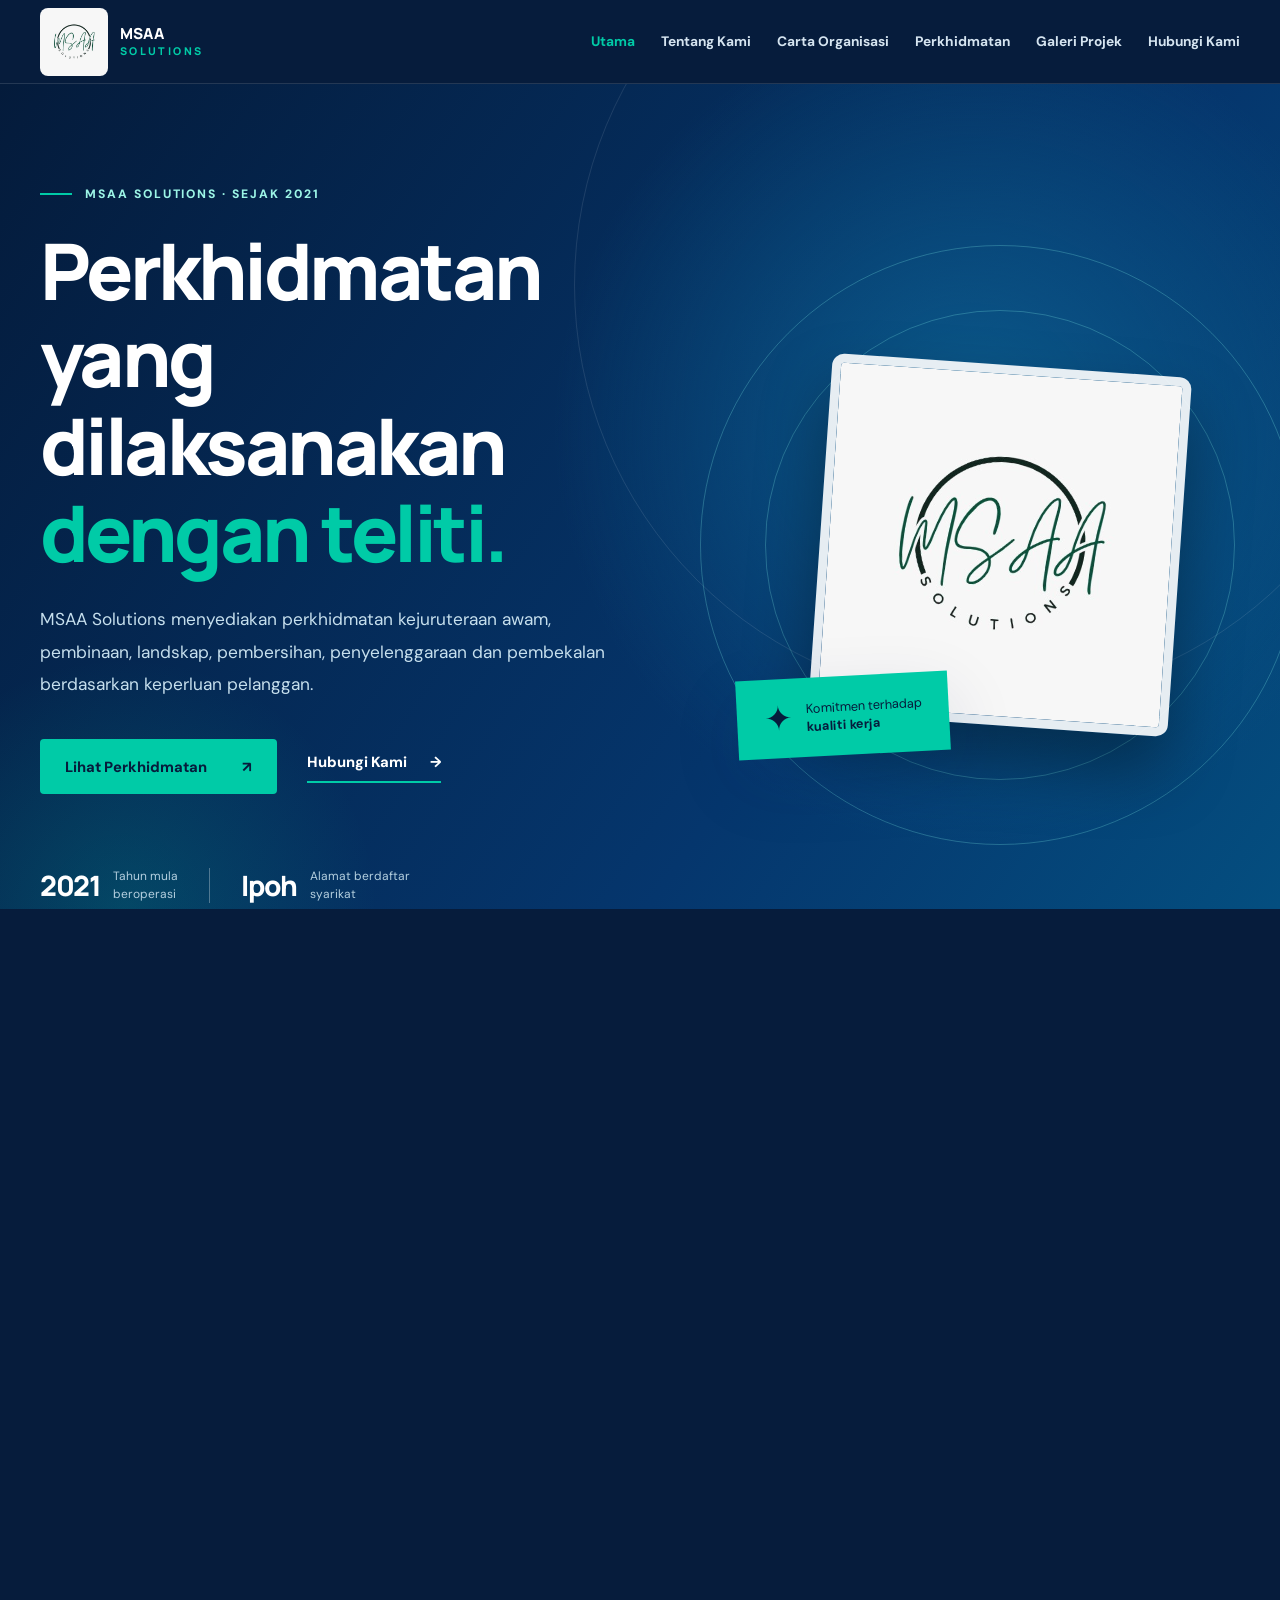
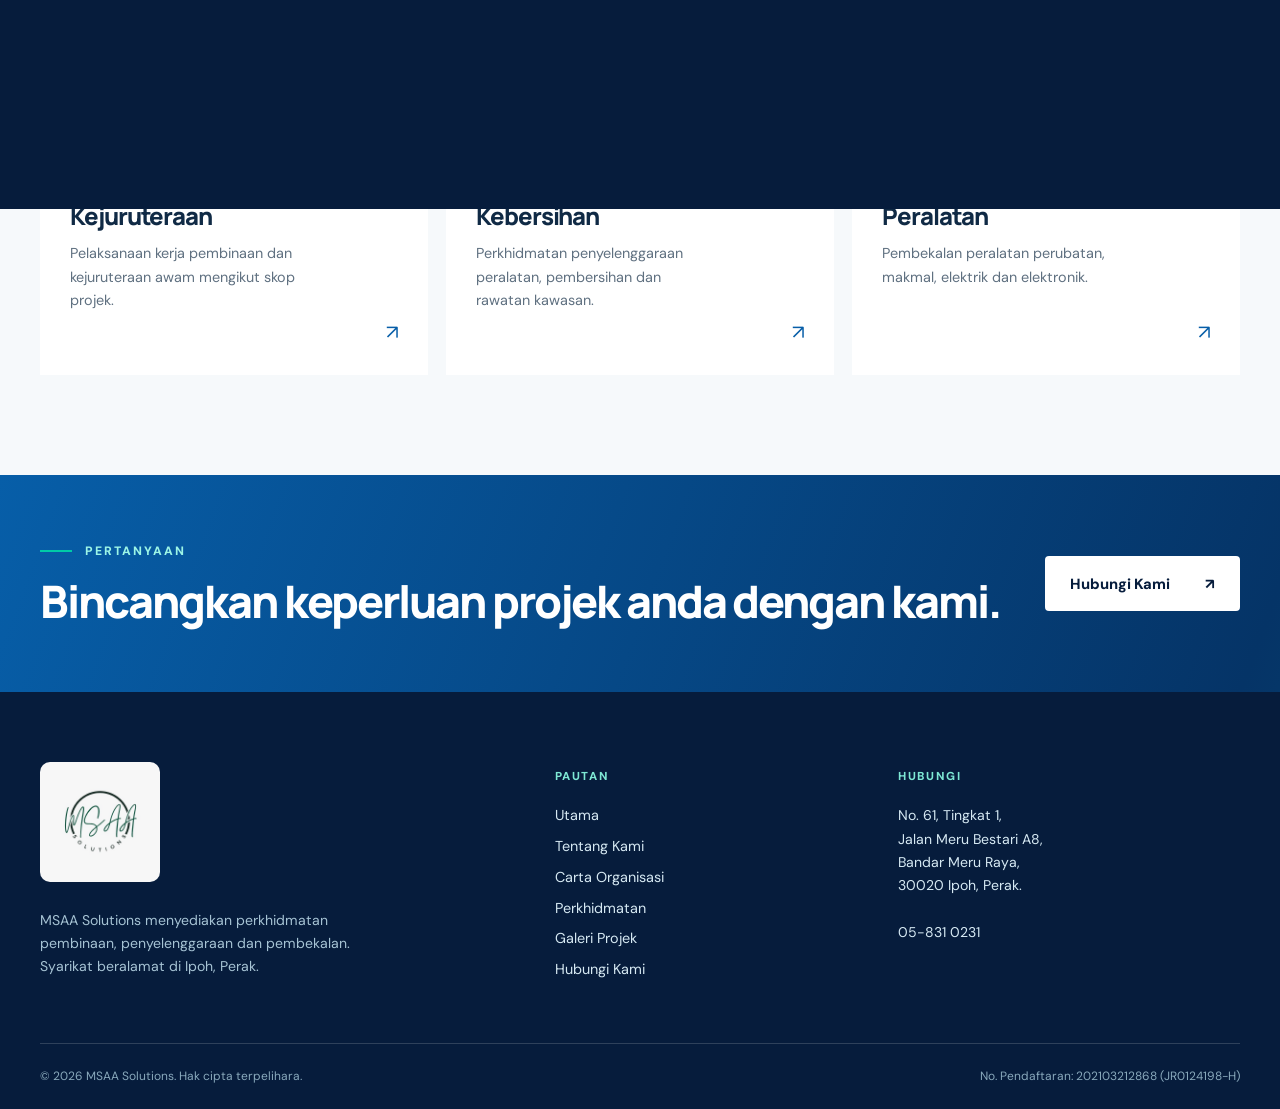
==== commit 063989b0: "Publish watermarked project photo gallery" ====
--- a/index.html
+++ b/index.html
@@ -10,8 +10,8 @@
     <title>MSAA Solutions | Perkhidmatan Pembinaan dan Pembekalan</title>
     <link rel="icon" type="image/png" sizes="500x500" href="assets/logo-msaa-utama.png" />
     <link rel="apple-touch-icon" href="assets/logo-msaa-utama.png" />
-    <link rel="stylesheet" href="assets/style.css?v=14" />
-    <script defer src="assets/main.js?v=14"></script>
+    <link rel="stylesheet" href="assets/style.css?v=15" />
+    <script defer src="assets/main.js?v=15"></script>
   </head>
   <body data-page="home">
     <div id="site-header"></div>
--- a/assets/style.css
+++ b/assets/style.css
@@ -1629,3 +1629,80 @@
     opacity: 1;
   }
 }
+
+/* Galeri dan paparan foto yang boleh dibesarkan. */
+.project-grid {
+  display: grid;
+  grid-template-columns: repeat(auto-fit, minmax(min(100%, 220px), 1fr));
+  gap: 18px;
+}
+
+.gallery-notice {
+  color: var(--muted);
+  margin-bottom: 24px;
+}
+
+.project-card {
+  display: grid;
+  text-align: left;
+  overflow: hidden;
+  padding: 0;
+  border: 1px solid var(--line);
+  border-radius: 10px;
+  background: var(--paper);
+  color: var(--ink);
+}
+
+.project-card > span,
+.project-view-bar {
+  display: flex;
+  align-items: center;
+  justify-content: space-between;
+  gap: 10px;
+  padding: 10px 14px;
+}
+
+.project-card img {
+  width: 100%;
+  aspect-ratio: 4 / 3;
+  object-fit: cover;
+}
+
+.project-photo {
+  -webkit-touch-callout: none;
+  -webkit-user-drag: none;
+  user-select: none;
+}
+
+.project-view {
+  width: min(94vw, 880px);
+  max-height: 94dvh;
+  padding: 0;
+  border: 1px solid var(--line);
+  border-radius: 12px;
+  background: var(--deep);
+  color: white;
+}
+
+.project-view::backdrop {
+  background: rgb(0 10 22 / 85%);
+}
+
+.project-view img {
+  width: 100%;
+  height: min(65dvh, 640px);
+  object-fit: contain;
+}
+
+.project-view h2 {
+  margin: 0;
+  font-size: 1rem;
+}
+
+.project-view button {
+  border: 1px solid var(--line);
+  border-radius: 6px;
+  padding: 7px 10px;
+  background: var(--paper);
+  color: var(--ink);
+}
